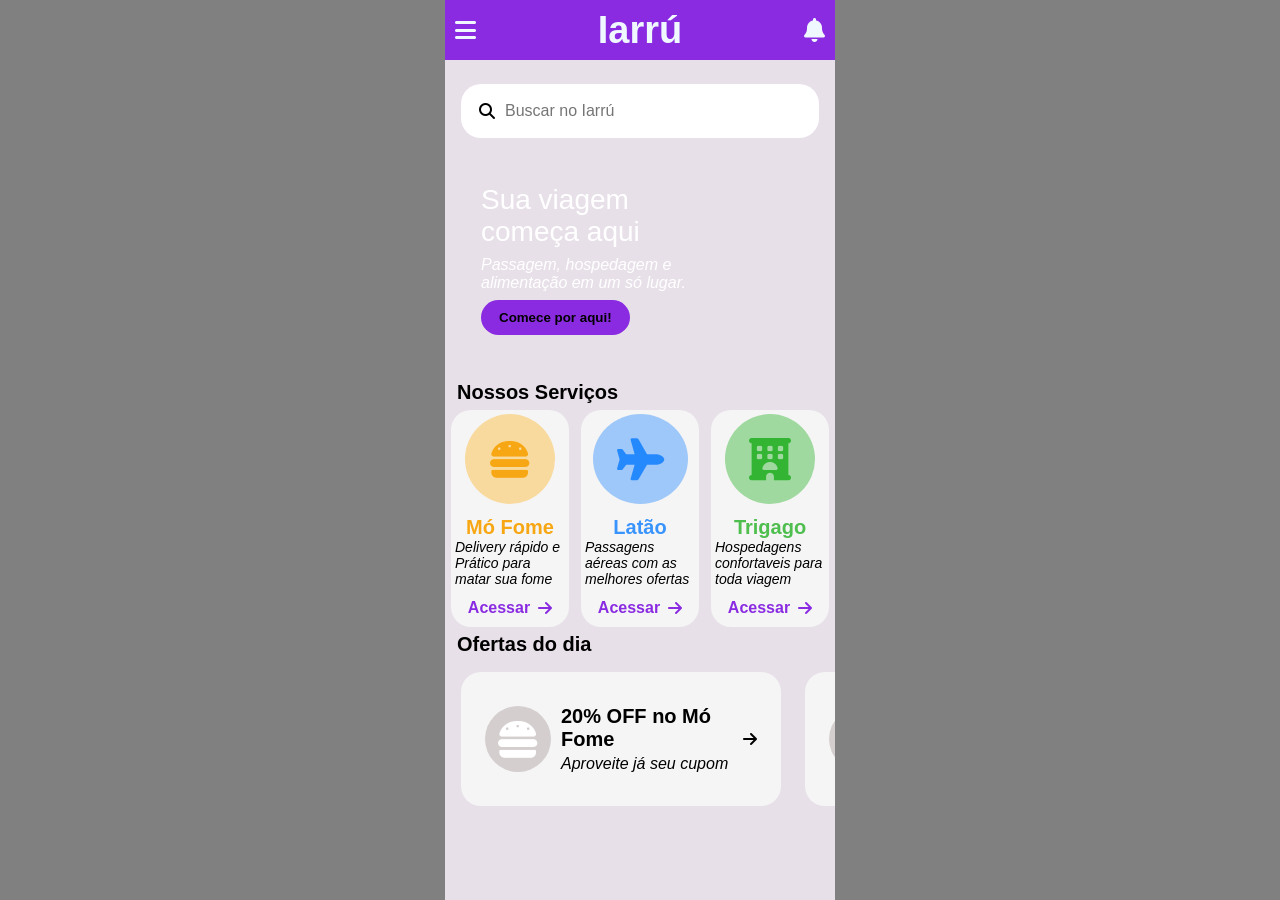
==== Iarru/index.html @ ea53d2df "Implementação Parcial Novo Iarrú" ====
<!DOCTYPE html>
<html lang="en">

<head>
    <meta charset="UTF-8">
    <meta name="viewport" content="width=device-width, initial-scale=1.0">
    <title>Iarrú</title>
    <link rel="stylesheet" href="style.css">
    <link rel="stylesheet" href="https://cdnjs.cloudflare.com/ajax/libs/font-awesome/6.5.2/css/all.min.css">
</head>

<body>
    <div class="Iarrú">
        <header class="topo">
            <i class="fa-solid fa-bars bars"></i>
            <h1>Iarrú</h1>
            <i class="fa-solid fa-bell bells"></i>
        </header>
        <div class="pesquisa">
            <i class="fa-solid fa-magnifying-glass"></i>
            <input type="text" placeholder="Buscar no Iarrú">
        </div>



        <section class="banner">
            <div class="txt-banner">
                <h2>Sua viagem começa aqui</h2>
                <p>Passagem, hospedagem e alimentação em um só lugar.</p>
                <button>Comece por aqui!</button>
            </div>
        </section>



        <h2 class="txt-menu">Nossos Serviços</h2>

        <section class="card-sites">
            <div class="cards">
                <div class="img-sites mofome-back">
                    <i class="fa-solid fa-burger"></i>
                </div>
                <div class="descriçao-card">
                    <h2 class="mofome">Mó Fome</h2>
                    <p>Delivery rápido e Prático para matar sua fome</p>
                </div>

                <a class="link-seta" href="sites/Mo_fome/index.html" target="_blank">

                    <span>Acessar</span>
                    <i class="fa-solid fa-arrow-right"></i>

                </a>
            </div>

            <div class="cards">
                <div class="img-sites latao-back">
                    <i class="fa-solid fa-plane"></i>
                </div>
                <div class="descriçao-card">
                    <h2 class="latao">Latão</h2>
                    <p>Passagens aéreas com as melhores ofertas</p>
                </div>
                <a class="link-seta" href="https://www.latamairlines.com/br/pt?msockid=1d3003bd578467ec00541718563566c4" target="_blank">

                    <span>Acessar</span>
                    <i class="fa-solid fa-arrow-right"></i>

                </a>
            </div>

            <div class="cards">
                <div class="img-sites trigago-back">
                    <i class="fa-solid fa-hotel"></i>
                </div>
                <div class="descriçao-card">
                    <h2 class="trigago">Trigago</h2>
                    <p>Hospedagens confortaveis para toda viagem</p>
                </div>
                <a class="link-seta" href="https://www.trivago.com.br/en-US?themeId=280&sem_keyword=trivago&sem_creativeid=72843106046697&sem_matchtype=be&sem_network=o&sem_device=c&sem_campaignid=446539329&sem_adgroupid=1165484208487866&sem_targetid=72843485854798&cipc=br&cip=5519110005&msclkid=b331daeff4871f9511b7b0f09e042824" target="_blank">
                    <span>Acessar</span>
                    <i class="fa-solid fa-arrow-right"></i>
                </a>
            </div>
        </section>






        <h2 class="txt-menu">Ofertas do dia</h2>
        <section class="container-ofertas">
            <div class="ofertas">
                <div class="img-ofertas">
                    <i class="fa-solid fa-burger"></i>
                </div>
                <div class="text-ofertas">
                    <h2>20% OFF no Mó Fome</h2>
                    <p>Aproveite já seu cupom</p>
                </div>
                <i class="fa-solid fa-arrow-right seta-direita"></i>
            </div>

            <div class="ofertas">
                <div class="img-ofertas">
                    <i class="fa-solid fa-plane"></i>
                </div>
                <div class="text-ofertas">
                    <h2>Desconto no Latão</h2>
                    <p>Passagens com 15% de volta</p>
                </div>
                <i class="fa-solid fa-arrow-right seta-direita"></i>
            </div>

            <div class="ofertas">
                <div class="img-ofertas">
                    <i class="fa-solid fa-hotel"></i>
                </div>
                <div class="text-ofertas">
                    <h2>Pousadas Divônicas</h2>
                    <p>Reserve 3 diárias e pague 2</p>
                </div>
                <i class="fa-solid fa-arrow-right seta-direita"></i>
            </div>

            <div class="ofertas">
                <div class="img-ofertas">
                    <i class="fa-solid fa-gift"></i>
                </div>
                <div class="text-ofertas">
                    <h2>Clube Iarrú Prime</h2>
                    <p>Novidades chegando semana que vem</p>
                </div>
                <i class="fa-solid fa-arrow-right seta-direita"></i>
            </div>
        </section>
    </div>
</body>

</html>
---- Iarru/style.css ----
* {
    margin: 0;
    padding: 0;  
    box-sizing: border-box;
}

body{
    background-color: gray;
    display: flex; 
    justify-content: center;
    font-family: Arial, Helvetica, sans-serif;
}

.Iarrú{
    width: 100%;
    max-width: 390px; /* Limita o tamanho para parecer um aplicativo mobile mesmo no computador */
    min-height: 100vh ;
    background: rgb(232, 224, 233);
}
.topo{
    display: flex;
    align-items: center;
    justify-content: center;
    padding: 16px;
    background: blueviolet;
    height: 60px;
    position: relative;
    color: aliceblue;
}

.banner{
    background-image: url("https://img.freepik.com/fotos-gratis/ceu-do-sol-da-janela-do-aviao_117856-416.jpg?size=626&ext=jpg");
    background-size: cover;
    background-position: center;
    background-repeat: no-repeat;
    border-radius: 20px;
    margin: 16px;
    padding: 20px;
    
}

.txt-banner{
    margin-top: 10px;
    width: 70%;
    color: white;
    margin-bottom: 10px;

}

.txt-banner h2 {
    margin-bottom: 8px;
    font-size: 28px;
    font-weight: lighter;
}

.txt-banner button{
    margin-top: 8px;
    background: #8a2be2;
    border: none;
    padding: 10px 18px;
    border-radius: 20px;
    cursor: pointer;
    font-weight: bold;
}


.topo h1 {
    font-size: 38px;
}


.bars, .bells{
    position: absolute;
    font-size: 24px;
}
.bars {
    left: 10px;
}
.bells{
    right: 10px;
}
.pesquisa{
    padding: 18px;
    align-items: center;
    display: flex;
    margin: 8px 16px;
    background-color: white;
    border-radius: 20px;
    gap: 10px;
    margin-top: 24px;
}

.pesquisa input{
    border: 0px;
    outline: 0px;
    width: 100%;
    font-size: 16px;
}

.card-sites {
    display: grid;
    grid-template-columns: repeat(3, 1fr);
}

.cards {
    margin: 6px;
    max-width: 120px;
    border-radius: 20px;
    background-color: whitesmoke;
    padding: 4px;
    display: flex;
    
    gap: 12px;
    flex-direction: column;
    align-items: center;
    justify-content: center;
    position: relative; 
    padding-bottom: 10px; 
    border-radius: 20px;
}


.cards p{
    font-size: 14px;

}
.cards h2 {
    display: flex;
    justify-content: center;
}

h2 {
    font-family: 'Franklin Gothic Medium', 'Arial Narrow', Arial, sans-serif;
    font-size: 20px;
    word-break: break-word;
    
}
p {
    font-family:'Trebuchet MS', 'Lucida Sans Unicode', 'Lucida Grande', 'Lucida Sans', Arial, sans-serif;
    font-style: italic;
}   
.img-sites {
    background: rgb(212, 206, 206);
    padding: 24px;
    border-radius: 50%;
    align-items: center;
    justify-content: center;
    display: flex;
    font-size: 42px;


}



.descriçao-card{
    text-align: left;
    width: 100%;
}

.descriçao-card p {
    width: 100%;    
}

.mofome {
    color: rgb(247, 167, 19);
}

.latao {
    color: rgba(0, 119, 255, 0.767);
}

.trigago {
    color: rgba(3, 165, 3, 0.692);
}

.mofome-back {
    background: rgba(267, 167, 0, 0.356);
    color: rgb(247, 167, 19);
}

.latao-back {
    background: rgba(0, 119, 255, 0.356);
    color: rgba(0, 119, 255, 0.767);
}

.trigago-back {
    background: rgba(3, 165, 3, 0.356);
    color: rgba(3, 165, 3, 0.692);
}




.link-seta{
    display: flex;
    justify-content: center;
    align-items: center;
    gap: 8px;
    text-decoration: none;
    color: blueviolet;
    font-weight: bolder;
    margin-top: auto;
}

.txt-menu{
    margin-left: 12px;
}

.ofertas {
    background: whitesmoke;
    padding: 24px;
    border-radius: 20px;
    margin: 12px;
    display: flex;
    text-align: center;
    align-items: center;
    position: relative;
    gap: 10px;
    min-width: 320px;
}

.img-ofertas {
    background: rgb(212, 206, 206);
    padding: 12px;
    border-radius: 50%;
    left: 10px;
    align-items: center;
    justify-content: center;
    display: flex;
    font-size: 42px;
    color: white;
}

.text-ofertas {
    display: flex;
    flex-direction: column;
    text-align: left;
    gap: 4px;
}

.container-ofertas {
    display: flex;
    overflow-x: scroll;  
    padding: 4px;
    
}
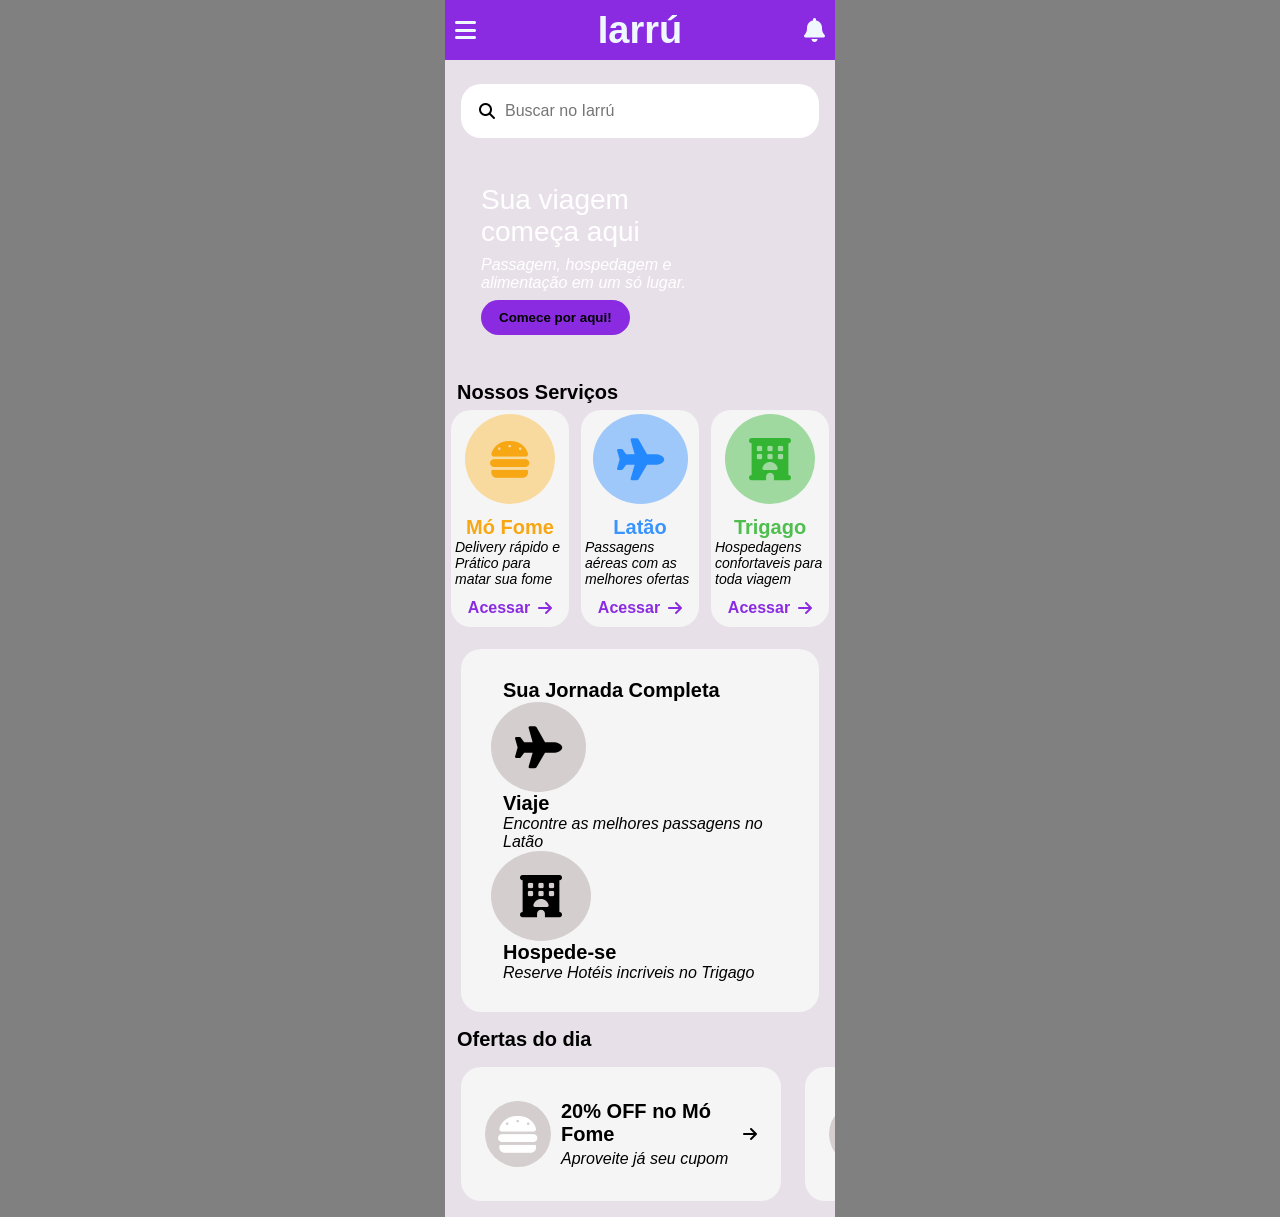
==== commit da3cd35d: "Implementar Destaques da Semana" ====
--- a/Iarru/index.html
+++ b/Iarru/index.html
@@ -61,7 +61,8 @@
                     <h2 class="latao">Latão</h2>
                     <p>Passagens aéreas com as melhores ofertas</p>
                 </div>
-                <a class="link-seta" href="https://www.latamairlines.com/br/pt?msockid=1d3003bd578467ec00541718563566c4" target="_blank">
+                <a class="link-seta" href="sites/latao/lataoHTML.html"
+                    target="_blank">
 
                     <span>Acessar</span>
                     <i class="fa-solid fa-arrow-right"></i>
@@ -77,7 +78,9 @@
                     <h2 class="trigago">Trigago</h2>
                     <p>Hospedagens confortaveis para toda viagem</p>
                 </div>
-                <a class="link-seta" href="https://www.trivago.com.br/en-US?themeId=280&sem_keyword=trivago&sem_creativeid=72843106046697&sem_matchtype=be&sem_network=o&sem_device=c&sem_campaignid=446539329&sem_adgroupid=1165484208487866&sem_targetid=72843485854798&cipc=br&cip=5519110005&msclkid=b331daeff4871f9511b7b0f09e042824" target="_blank">
+                <a class="link-seta"
+                    href="https://www.trivago.com.br/en-US?themeId=280&sem_keyword=trivago&sem_creativeid=72843106046697&sem_matchtype=be&sem_network=o&sem_device=c&sem_campaignid=446539329&sem_adgroupid=1165484208487866&sem_targetid=72843485854798&cipc=br&cip=5519110005&msclkid=b331daeff4871f9511b7b0f09e042824"
+                    target="_blank">
                     <span>Acessar</span>
                     <i class="fa-solid fa-arrow-right"></i>
                 </a>
@@ -85,7 +88,34 @@
         </section>
 
 
+        <section class="jornada">
+            <div class="cards-jornada">
+                <h2 class="txt-menu">Sua Jornada Completa</h2>
+                
+                <div class="jornada-item">
+                    <div class="img-jornada">
+                        <i class="fa-solid fa-plane"></i>
+                    </div>
 
+                    <div class="descriçao-jornada">
+                        <h2 class="txt-menu">Viaje</h2>
+                        <p class="txt-menu">Encontre as melhores passagens no Latão</p>
+                    </div>
+                </div>
+
+
+                <div class="img-jornada">
+                    <i class="fa-solid fa-hotel"></i>
+                </div>
+
+                <div class="descriçao-jornada">
+                    <h2 class="txt-menu">Hospede-se</h2>
+                    <p class="txt-menu">Reserve Hotéis incriveis no Trigago</p>
+                </div>
+            </div>
+
+
+        </section>
 
 
 
@@ -135,6 +165,7 @@
                 <i class="fa-solid fa-arrow-right seta-direita"></i>
             </div>
         </section>
+
     </div>
 </body>
 
--- a/Iarru/style.css
+++ b/Iarru/style.css
@@ -109,7 +109,6 @@
     background-color: whitesmoke;
     padding: 4px;
     display: flex;
-    
     gap: 12px;
     flex-direction: column;
     align-items: center;
@@ -207,6 +206,46 @@
     margin-left: 12px;
 }
 
+.jornada {
+    background: whitesmoke;
+    border-radius: 20px;
+    padding: 30px;
+    margin: 16px;
+    font-family: sans-serif;
+}
+
+.jornada-cards {
+    display: flex;
+    flex-direction: row; /* Coloca lado a lado */
+    justify-content: space-between; /* Distribui o espaço entre eles */
+ /* Cria um espaçamento seguro entre os 3 blocos */
+}
+
+.jornada-item {
+    flex: 1; /* Força os 3 a terem exatamente o mesmo tamanho */
+    display: flex;
+    flex-direction: column; /* Deixa o ícone EM CIMA da descrição */
+    align-items: flex-start; /* Alinha o círculo e os textos perfeitamente à esquerda */
+    text-align: left; /* Garante que o texto comece na esquerda */
+
+}
+
+.img-jornada{
+    background: rgb(212, 206, 206);
+    padding: 24px;
+    border-radius: 50%;
+    max-width: 100px;
+    font-size: 42px;
+    display: flex;
+    align-items: center;
+    justify-content: center;
+    
+}
+
+.descriçao-jornada {
+    
+}
+
 .ofertas {
     background: whitesmoke;
     padding: 24px;
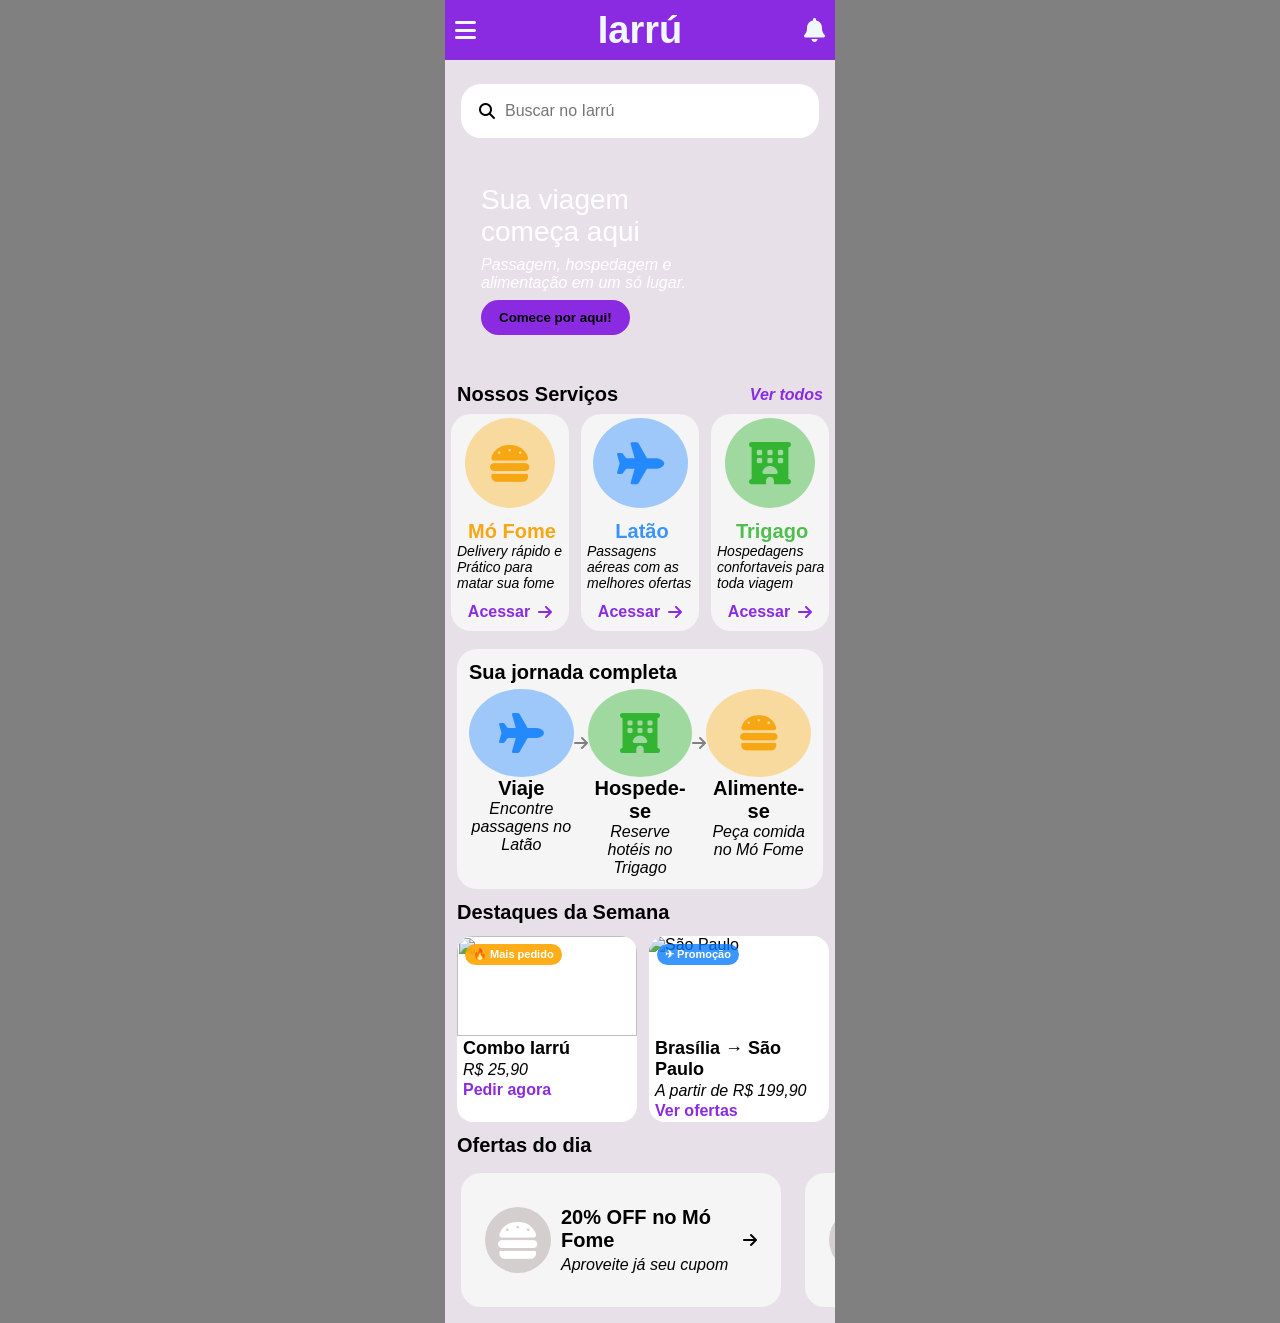
==== commit 38dbf749: "Novo Iarru finalizado" ====
--- a/Iarru/index.html
+++ b/Iarru/index.html
@@ -20,9 +20,6 @@
             <i class="fa-solid fa-magnifying-glass"></i>
             <input type="text" placeholder="Buscar no Iarrú">
         </div>
-
-
-
         <section class="banner">
             <div class="txt-banner">
                 <h2>Sua viagem começa aqui</h2>
@@ -32,9 +29,10 @@
         </section>
 
 
-
-        <h2 class="txt-menu">Nossos Serviços</h2>
-
+        <div class="nossos-serviços">
+            <h2>Nossos Serviços</h2>
+            <p>Ver todos</p>
+        </div>
         <section class="card-sites">
             <div class="cards">
                 <div class="img-sites mofome-back">
@@ -46,10 +44,8 @@
                 </div>
 
                 <a class="link-seta" href="sites/Mo_fome/index.html" target="_blank">
-
                     <span>Acessar</span>
                     <i class="fa-solid fa-arrow-right"></i>
-
                 </a>
             </div>
 
@@ -61,9 +57,7 @@
                     <h2 class="latao">Latão</h2>
                     <p>Passagens aéreas com as melhores ofertas</p>
                 </div>
-                <a class="link-seta" href="sites/latao/lataoHTML.html"
-                    target="_blank">
-
+                <a class="link-seta" href="sites/latao/lataoHTML.html" target="_blank">
                     <span>Acessar</span>
                     <i class="fa-solid fa-arrow-right"></i>
 
@@ -78,46 +72,111 @@
                     <h2 class="trigago">Trigago</h2>
                     <p>Hospedagens confortaveis para toda viagem</p>
                 </div>
-                <a class="link-seta"
-                    href="https://www.trivago.com.br/en-US?themeId=280&sem_keyword=trivago&sem_creativeid=72843106046697&sem_matchtype=be&sem_network=o&sem_device=c&sem_campaignid=446539329&sem_adgroupid=1165484208487866&sem_targetid=72843485854798&cipc=br&cip=5519110005&msclkid=b331daeff4871f9511b7b0f09e042824"
-                    target="_blank">
+                <a class="link-seta" href="sites/trigago/index.html" target="_blank">
                     <span>Acessar</span>
                     <i class="fa-solid fa-arrow-right"></i>
                 </a>
             </div>
         </section>
 
-
         <section class="jornada">
-            <div class="cards-jornada">
-                <h2 class="txt-menu">Sua Jornada Completa</h2>
-                
-                <div class="jornada-item">
-                    <div class="img-jornada">
-                        <i class="fa-solid fa-plane"></i>
+
+            <h2>Sua jornada completa</h2>
+
+            <div class="etapas">
+
+                <div class="etapa">
+
+                    <div class="img-jornada latao-back">
+                        <i class="fa-solid fa-plane latao"></i>
                     </div>
-
-                    <div class="descriçao-jornada">
-                        <h2 class="txt-menu">Viaje</h2>
-                        <p class="txt-menu">Encontre as melhores passagens no Latão</p>
+                    <h2>Viaje</h2>
+                    <p>Encontre passagens no Latão</p>
+                </div>
+
+                <div class="seta">
+                    <i class="fa-solid fa-arrow-right"></i>
+                </div>
+
+                <div class="etapa">
+                    <div class="img-sites trigago-back">
+                        <i class="fa-solid fa-hotel"></i>
                     </div>
-                </div>
-
-
-                <div class="img-jornada">
-                    <i class="fa-solid fa-hotel"></i>
-                </div>
-
-                <div class="descriçao-jornada">
-                    <h2 class="txt-menu">Hospede-se</h2>
-                    <p class="txt-menu">Reserve Hotéis incriveis no Trigago</p>
-                </div>
-            </div>
-
-
-        </section>
-
-
+
+                    <h2>Hospede-se</h2>
+                    <p>Reserve hotéis no Trigago</p>
+                </div>
+
+                <div class="seta">
+                    <i class="fa-solid fa-arrow-right"></i>
+                </div>
+
+                <div class="etapa">
+                    <div class="img-sites mofome-back">
+                        <i class="fa-solid fa-burger"></i>
+                    </div>
+                    <h2>Alimente-se</h2>
+                    <p>Peça comida no Mó Fome</p>
+                </div>
+
+            </div>
+
+        </section>
+        <h2 class="txt-menu">Destaques da Semana</h2>
+
+        <section class="container-destaques">
+
+            <div class="card-destaque">
+                <img src="https://images.unsplash.com/photo-1568901346375-23c9450c58cd?q=80&w=1000">
+                <span class="tag">🔥 Mais pedido</span>
+                <div class="descriçao-card">
+                    <h2>Combo Iarrú</h2>
+                    <p>R$ 25,90</p>
+
+                    <a class="link-destaque" href="sites/Mo_fome/index.html" target="_blank">
+                        <span>Pedir agora</span>
+                    </a>
+                </div>
+            </div>
+
+            <div class="card-destaque">
+                <img class="image"
+                    src="https://t3.ftcdn.net/jpg/01/24/15/06/360_F_124150627_OEbMpvnk0zk2zhfJ2YR2FNFnm2o2g3nu.jpg"
+                    alt="São Paulo">
+
+                <span class="tag-latao">✈ Promoção</span>
+                <div class="descriçao-card">
+                    <h2>Brasília → São Paulo</h2>
+
+                    <p>A partir de R$ 199,90</p>
+
+                    <a class="link-destaque" href="sites/latao/destinos.html" target="_blank">
+                        <span>Ver ofertas</span>
+                    </a>
+                </div>
+
+
+            </div>
+
+            <div class="card-destaque">
+                <img
+                    src="https://thfvnext.bing.com/th/id/OIP.meHg0jWlQkKMzX4XTwzcfgHaEK?w=291&h=180&c=7&r=0&o=7&cb=thfvnextfalcon2&pid=1.7&rm=3">
+
+                <span class="tag-trigago">🏨 Mais reservado</span>
+                <div class="descriçao-card">
+                    <h2>Hotel Mar Azul</h2>
+
+                    <p>R$ 180/noite</p>
+
+                    <a class="link-destaque" href="sites/trigago/index.html" target="_blank">
+                        <span>Reservar agora</span>
+                    </a>
+                </div>
+            </div>
+
+        </section>
+
+        </section>
 
         <h2 class="txt-menu">Ofertas do dia</h2>
         <section class="container-ofertas">
--- a/Iarru/style.css
+++ b/Iarru/style.css
@@ -1,23 +1,25 @@
 * {
     margin: 0;
-    padding: 0;  
+    padding: 0;
     box-sizing: border-box;
 }
 
-body{
+body {
     background-color: gray;
-    display: flex; 
+    display: flex;
     justify-content: center;
     font-family: Arial, Helvetica, sans-serif;
 }
 
-.Iarrú{
-    width: 100%;
-    max-width: 390px; /* Limita o tamanho para parecer um aplicativo mobile mesmo no computador */
-    min-height: 100vh ;
+.Iarrú {
+    width: 100%;
+    max-width: 390px;
+    /* Limita o tamanho para parecer um aplicativo mobile mesmo no computador */
+    min-height: 100vh;
     background: rgb(232, 224, 233);
 }
-.topo{
+
+.topo {
     display: flex;
     align-items: center;
     justify-content: center;
@@ -28,7 +30,7 @@
     color: aliceblue;
 }
 
-.banner{
+.banner {
     background-image: url("https://img.freepik.com/fotos-gratis/ceu-do-sol-da-janela-do-aviao_117856-416.jpg?size=626&ext=jpg");
     background-size: cover;
     background-position: center;
@@ -36,10 +38,10 @@
     border-radius: 20px;
     margin: 16px;
     padding: 20px;
-    
-}
-
-.txt-banner{
+
+}
+
+.txt-banner {
     margin-top: 10px;
     width: 70%;
     color: white;
@@ -53,7 +55,7 @@
     font-weight: lighter;
 }
 
-.txt-banner button{
+.txt-banner button {
     margin-top: 8px;
     background: #8a2be2;
     border: none;
@@ -69,17 +71,21 @@
 }
 
 
-.bars, .bells{
+.bars,
+.bells {
     position: absolute;
     font-size: 24px;
 }
+
 .bars {
     left: 10px;
 }
-.bells{
+
+.bells {
     right: 10px;
 }
-.pesquisa{
+
+.pesquisa {
     padding: 18px;
     align-items: center;
     display: flex;
@@ -90,7 +96,7 @@
     margin-top: 24px;
 }
 
-.pesquisa input{
+.pesquisa input {
     border: 0px;
     outline: 0px;
     width: 100%;
@@ -113,16 +119,17 @@
     flex-direction: column;
     align-items: center;
     justify-content: center;
-    position: relative; 
-    padding-bottom: 10px; 
-    border-radius: 20px;
-}
-
-
-.cards p{
+    position: relative;
+    padding-bottom: 10px;
+    border-radius: 20px;
+}
+
+
+.cards p {
     font-size: 14px;
 
 }
+
 .cards h2 {
     display: flex;
     justify-content: center;
@@ -132,12 +139,14 @@
     font-family: 'Franklin Gothic Medium', 'Arial Narrow', Arial, sans-serif;
     font-size: 20px;
     word-break: break-word;
-    
-}
+
+}
+
 p {
-    font-family:'Trebuchet MS', 'Lucida Sans Unicode', 'Lucida Grande', 'Lucida Sans', Arial, sans-serif;
+    font-family: 'Trebuchet MS', 'Lucida Sans Unicode', 'Lucida Grande', 'Lucida Sans', Arial, sans-serif;
     font-style: italic;
-}   
+}
+
 .img-sites {
     background: rgb(212, 206, 206);
     padding: 24px;
@@ -146,19 +155,18 @@
     justify-content: center;
     display: flex;
     font-size: 42px;
-
-
-}
-
-
-
-.descriçao-card{
+}
+
+
+
+.descriçao-card {
+    margin-inline-start: 4px;
     text-align: left;
     width: 100%;
 }
 
 .descriçao-card p {
-    width: 100%;    
+    width: 100%;
 }
 
 .mofome {
@@ -191,7 +199,7 @@
 
 
 
-.link-seta{
+.link-seta {
     display: flex;
     justify-content: center;
     align-items: center;
@@ -199,51 +207,139 @@
     text-decoration: none;
     color: blueviolet;
     font-weight: bolder;
-    margin-top: auto;
-}
-
-.txt-menu{
+
+}
+
+.link-destaque {
+    display: flex;
+    text-decoration: none;
+    color: blueviolet;
+    font-weight: bolder;
+}
+
+.txt-menu {
     margin-left: 12px;
 }
+
+
 
 .jornada {
     background: whitesmoke;
-    border-radius: 20px;
-    padding: 30px;
-    margin: 16px;
-    font-family: sans-serif;
-}
-
-.jornada-cards {
-    display: flex;
-    flex-direction: row; /* Coloca lado a lado */
-    justify-content: space-between; /* Distribui o espaço entre eles */
- /* Cria um espaçamento seguro entre os 3 blocos */
-}
-
-.jornada-item {
-    flex: 1; /* Força os 3 a terem exatamente o mesmo tamanho */
-    display: flex;
-    flex-direction: column; /* Deixa o ícone EM CIMA da descrição */
-    align-items: flex-start; /* Alinha o círculo e os textos perfeitamente à esquerda */
-    text-align: left; /* Garante que o texto comece na esquerda */
-
-}
-
-.img-jornada{
-    background: rgb(212, 206, 206);
-    padding: 24px;
+    margin: 12px;
+    padding: 12px;
+    border-radius: 20px;
+
+}
+
+
+.etapas {
+    display: flex;
+}
+
+.etapa {
+    margin-top: 5px;
+    text-align: center;
+    flex: 1;
+}
+
+
+.etapa i {
+    font-size: 40px;
+
+}
+
+.seta {
+    margin-top: 15%;
+    color: gray;
+}
+
+.img-jornada {
     border-radius: 50%;
-    max-width: 100px;
-    font-size: 42px;
-    display: flex;
-    align-items: center;
-    justify-content: center;
-    
-}
-
-.descriçao-jornada {
-    
+    padding: 24px 2px;
+}
+
+.nossos-serviços {
+    padding: 2px 12px;
+    display: flex;
+    align-items: center;
+}
+
+
+.nossos-serviços p {
+    margin-left: auto;
+    color: #8a2be2;
+    font-weight: bolder;
+}
+
+
+.container-destaques {
+    display: flex;
+    gap: 12px;
+    overflow-x: auto;
+    padding: 12px;
+}
+
+.card-destaque {
+    min-width: 180px;
+    background: white;
+    border-radius: 16px;
+    overflow: hidden;
+    position: relative;
+    /* CRUCIAL: serve como ponto de referência para a tag */
+}
+
+.card-destaque h2 {
+    font-size: 18px;
+    margin: 2px;
+}
+
+.card-destaque p {
+    margin: 2px;
+}
+
+.card-destaque a {
+    margin-top: 20px;
+
+    margin: 2px;
+}
+
+
+.card-destaque img {
+    width: 100%;
+    height: 100px;
+    object-fit: cover;
+    display: block;
+    /* Remove pequenos espaços em branco abaixo da imagem */
+}
+
+/* 2. Ajuste a classe .tag para se posicionar perfeitamente sobre a imagem */
+.tag,
+.tag-latao,
+.tag-trigago {
+    position: absolute;
+    /* Faz o span "flutuar" */
+    top: 8px;
+    /* Distância do topo da imagem */
+    left: 8px;
+    /* Distância da lateral esquerda */
+    background: rgba(255, 165, 0, 0.9);
+    /* Laranja ligeiramente transparente para um visual moderno */
+    color: white;
+    /* Cor do texto para dar bom contraste */
+    border-radius: 20px;
+    font-size: 11px;
+    padding: 4px 8px;
+    font-weight: bold;
+    z-index: 10;
+    /* Garante que o span fique na camada acima da imagem */
+}
+
+.tag-latao {
+    background-color: rgba(0, 119, 255, 0.767);
+}
+
+.tag-trigago {
+    background-color: rgba(3, 165, 3, 0.692);
 }
 
 .ofertas {
@@ -280,7 +376,7 @@
 
 .container-ofertas {
     display: flex;
-    overflow-x: scroll;  
+    overflow-x: scroll;
     padding: 4px;
-    
+
 }
